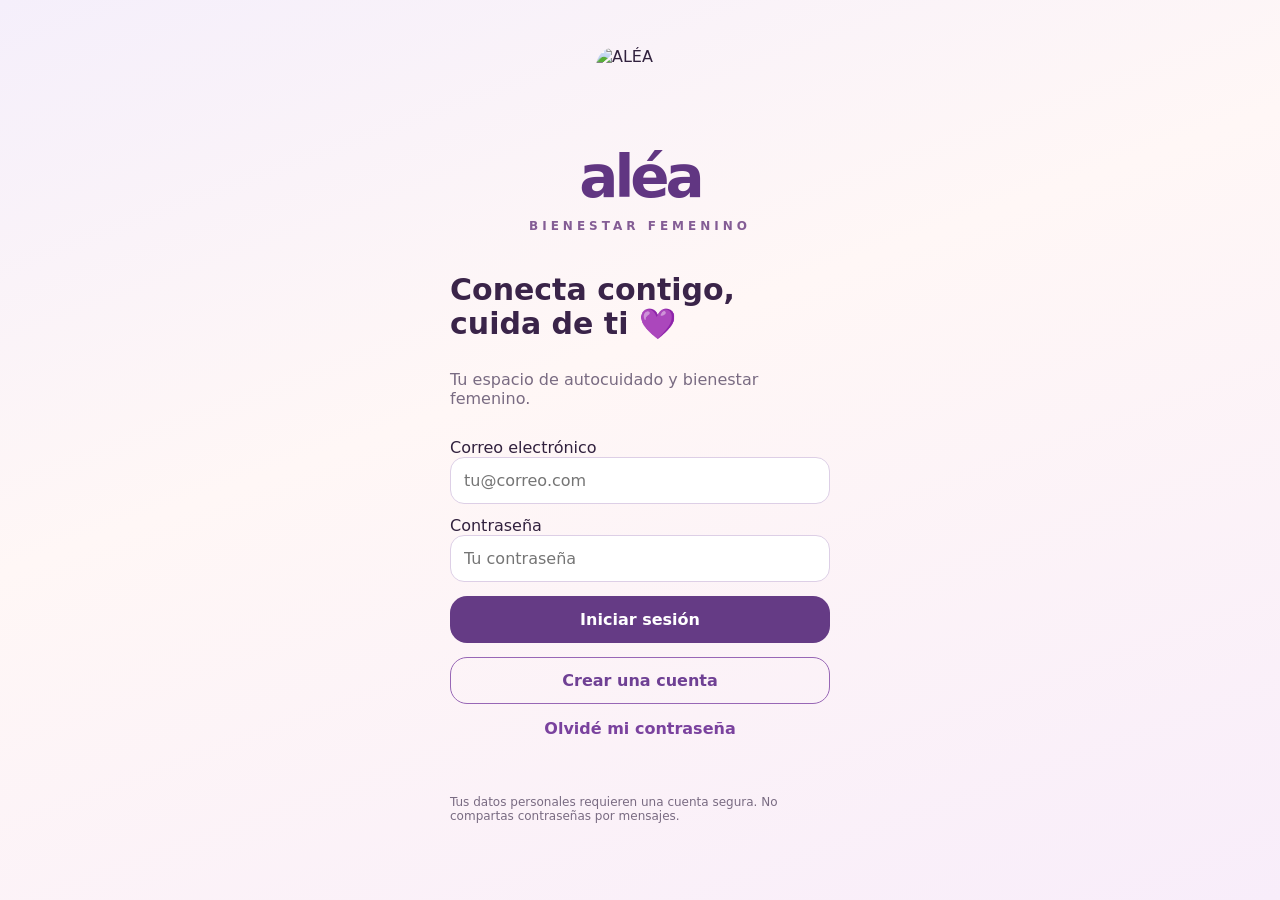
==== alea.html @ 782845ec "fix: abrir directamente nueva aplicación ALÉA sin interfaz duplicada" ====
<!doctype html><html lang="es"><head><meta charset="utf-8"><meta name="viewport" content="width=device-width, initial-scale=1"><title>ALÉA · Bienestar femenino</title><meta http-equiv="refresh" content="0;url=./app.html"><script>location.replace('./app.html'+location.search+location.hash)</script></head><body><p>Abriendo <a href="./app.html">ALÉA</a>…</p></body></html>
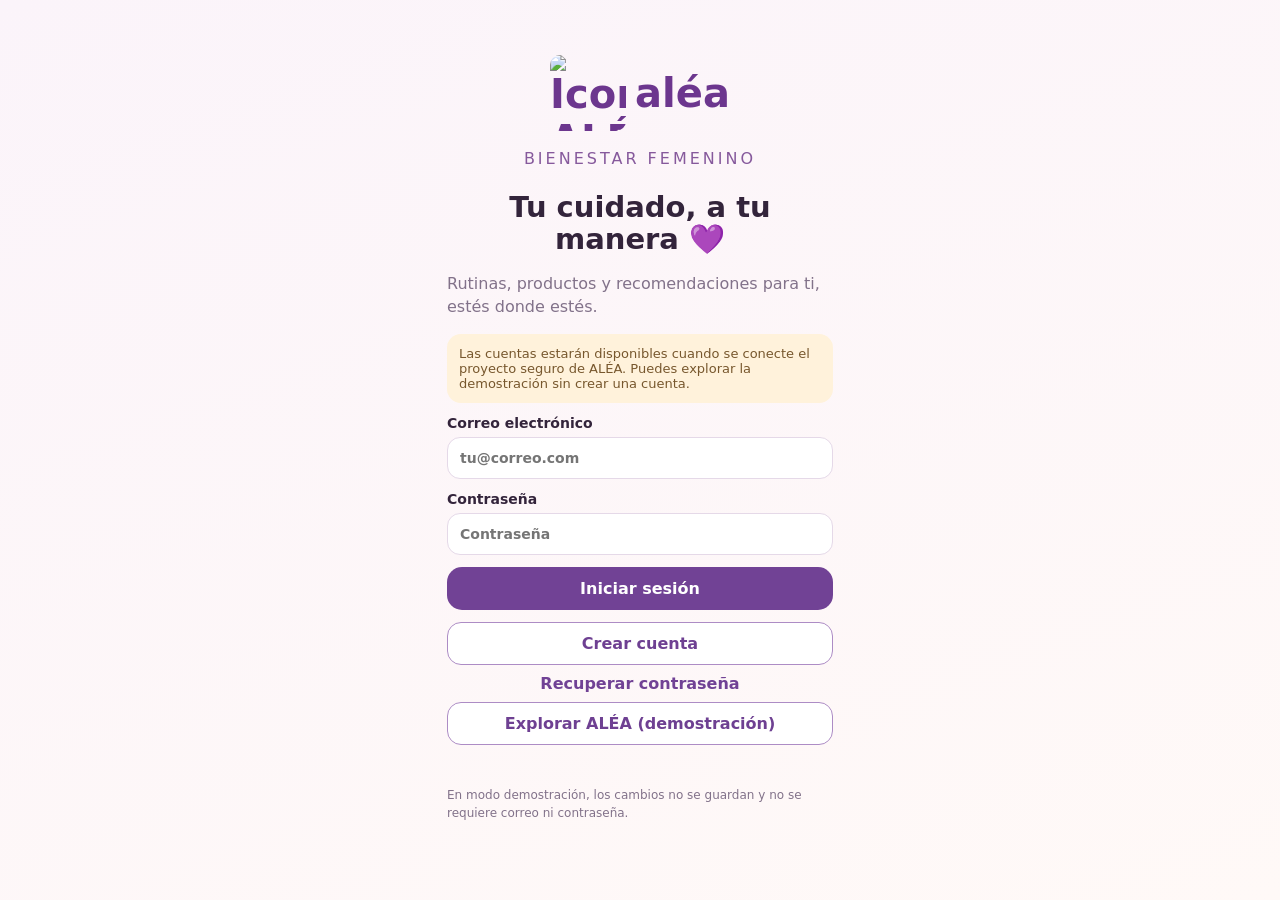
==== commit ebac907f: "feat: abrir la aplicación de autocuidado ALÉA" ====
--- a/alea.html
+++ b/alea.html
@@ -1 +1 @@
-<!doctype html><html lang="es"><head><meta charset="utf-8"><meta name="viewport" content="width=device-width, initial-scale=1"><title>ALÉA · Bienestar femenino</title><meta http-equiv="refresh" content="0;url=./app.html"><script>location.replace('./app.html'+location.search+location.hash)</script></head><body><p>Abriendo <a href="./app.html">ALÉA</a>…</p></body></html>+<!doctype html><html lang="es"><head><meta charset="utf-8"><meta name="viewport" content="width=device-width, initial-scale=1"><title>ALÉA · Bienestar femenino</title><meta http-equiv="refresh" content="0;url=./care.html"><script>location.replace('./care.html'+location.search+location.hash)</script></head><body><p>Abriendo <a href="./care.html">ALÉA</a>…</p></body></html>
